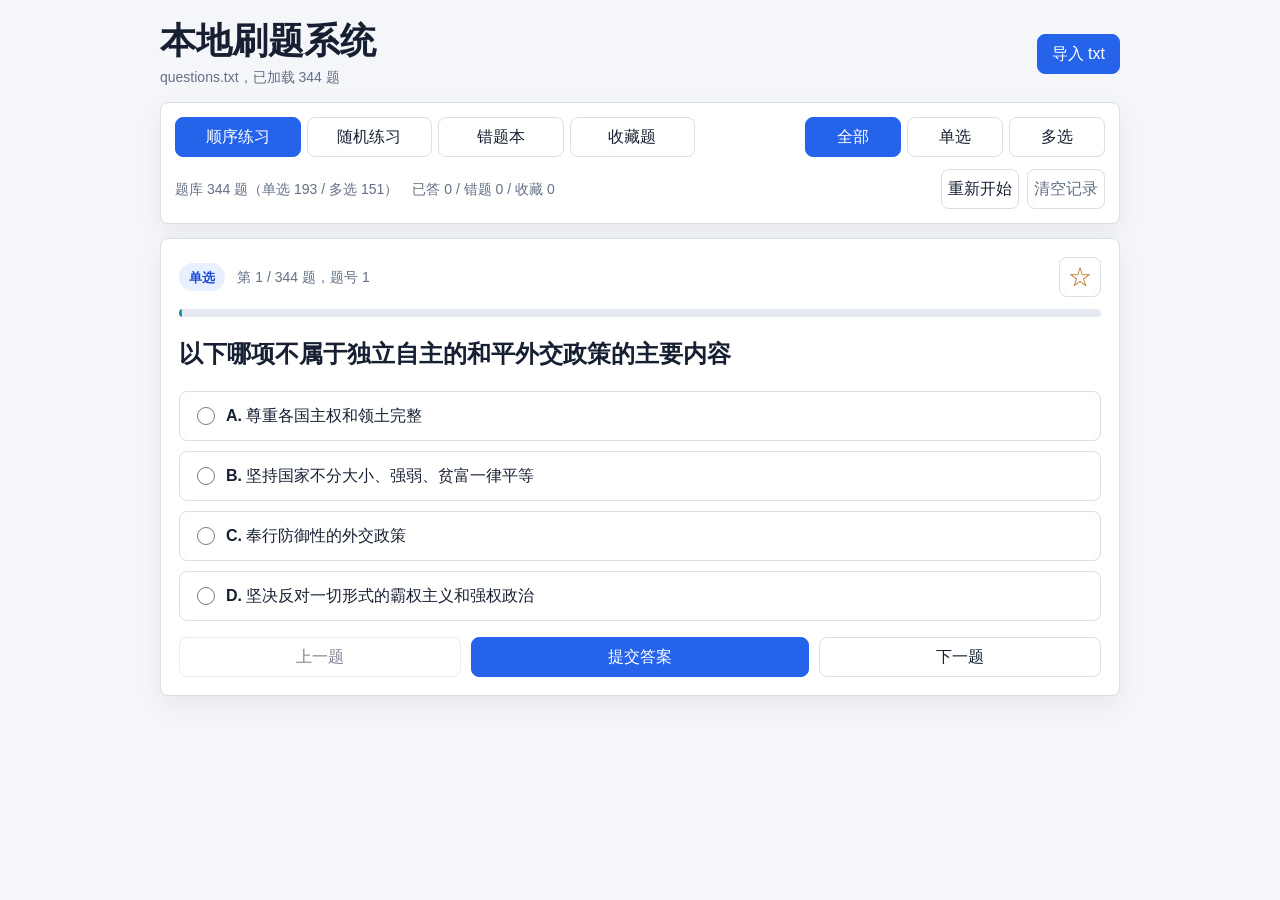
==== index.html @ 7bf6f7c2 "publish local quiz system" ====
<!doctype html>
<html lang="zh-CN">
<head>
  <meta charset="utf-8">
  <meta name="viewport" content="width=device-width, initial-scale=1">
  <title>本地刷题系统</title>
  <meta name="theme-color" content="#2563eb">
  <meta name="apple-mobile-web-app-capable" content="yes">
  <meta name="apple-mobile-web-app-title" content="刷题系统">
  <meta name="apple-mobile-web-app-status-bar-style" content="default">
  <link rel="manifest" href="manifest.webmanifest">
  <link rel="icon" href="icon.svg" type="image/svg+xml">
  <link rel="stylesheet" href="style.css">
</head>
<body>
  <main class="app-shell">
    <header class="app-header">
      <div>
        <h1>本地刷题系统</h1>
        <p id="bankStatus">正在读取 questions.txt...</p>
      </div>
      <label class="file-button">
        导入 txt
        <input id="fileInput" type="file" accept=".txt,text/plain">
      </label>
    </header>

    <section class="panel controls-panel" aria-label="练习控制">
      <div class="control-row">
        <div class="segmented" role="group" aria-label="练习模式">
          <button type="button" class="active" data-mode="sequence">顺序练习</button>
          <button type="button" data-mode="random">随机练习</button>
          <button type="button" data-mode="wrong">错题本</button>
          <button type="button" data-mode="favorite">收藏题</button>
        </div>
        <div class="segmented compact" role="group" aria-label="题型筛选">
          <button type="button" class="active" data-filter="all">全部</button>
          <button type="button" data-filter="single">单选</button>
          <button type="button" data-filter="multiple">多选</button>
        </div>
      </div>

      <div class="control-row secondary">
        <div class="stats">
          <span id="questionCount">题库 0 题</span>
          <span id="recordStats">已答 0 / 错题 0 / 收藏 0</span>
        </div>
        <div class="action-row">
          <button type="button" id="restartBtn">重新开始</button>
          <button type="button" id="clearRecordsBtn" class="muted">清空记录</button>
        </div>
      </div>
    </section>

    <section id="emptyPanel" class="panel empty-panel hidden">
      <h2>未加载题库</h2>
      <p id="emptyMessage">请选择 txt 题库文件。</p>
    </section>

    <section id="quizPanel" class="panel quiz-panel">
      <div class="quiz-topline">
        <div>
          <span id="typeBadge" class="badge">单选</span>
          <span id="progressText">0 / 0</span>
        </div>
        <button type="button" id="favoriteBtn" class="favorite-btn" title="收藏题" aria-label="收藏题">☆</button>
      </div>

      <div class="progress-track" aria-hidden="true">
        <div id="progressBar" class="progress-bar"></div>
      </div>

      <h2 id="questionTitle" class="question-title"></h2>
      <form id="optionsForm" class="options-form"></form>

      <div id="resultPanel" class="result-panel hidden"></div>

      <div class="nav-row">
        <button type="button" id="prevBtn">上一题</button>
        <button type="button" id="submitBtn" class="primary">提交答案</button>
        <button type="button" id="nextBtn">下一题</button>
      </div>
    </section>
  </main>

  <script src="app.js"></script>
  <script>
    if ("serviceWorker" in navigator && location.protocol.startsWith("http")) {
      window.addEventListener("load", function () {
        navigator.serviceWorker.register("sw.js").catch(function () {});
      });
    }
  </script>
</body>
</html>
---- style.css ----
:root {
  color-scheme: light;
  --bg: #f4f6f9;
  --panel: #ffffff;
  --text: #172033;
  --muted: #647086;
  --line: #d9dee8;
  --primary: #2563eb;
  --primary-dark: #1d4ed8;
  --success: #15803d;
  --danger: #b91c1c;
  --warning: #b7791f;
  --focus: rgba(37, 99, 235, 0.18);
}

* {
  box-sizing: border-box;
}

body {
  margin: 0;
  min-height: 100vh;
  background: var(--bg);
  color: var(--text);
  font-family: -apple-system, BlinkMacSystemFont, "Segoe UI", "Microsoft YaHei", sans-serif;
  line-height: 1.5;
}

button,
input {
  font: inherit;
}

button {
  min-height: 40px;
  border: 1px solid var(--line);
  border-radius: 8px;
  background: #fff;
  color: var(--text);
  cursor: pointer;
  transition: background 0.15s ease, border-color 0.15s ease, color 0.15s ease;
}

button:hover {
  border-color: var(--primary);
}

button:focus-visible,
label:focus-within {
  outline: 3px solid var(--focus);
  outline-offset: 2px;
}

button:disabled {
  cursor: not-allowed;
  opacity: 0.55;
}

.app-shell {
  width: min(960px, calc(100% - 24px));
  margin: 0 auto;
  padding: 20px 0 32px;
}

.app-header {
  display: flex;
  align-items: center;
  justify-content: space-between;
  gap: 16px;
  margin-bottom: 14px;
}

.app-header h1 {
  margin: 0;
  font-size: clamp(24px, 4vw, 36px);
  line-height: 1.15;
  letter-spacing: 0;
}

.app-header p {
  margin: 6px 0 0;
  color: var(--muted);
  font-size: 14px;
}

.panel {
  border: 1px solid var(--line);
  border-radius: 8px;
  background: var(--panel);
  box-shadow: 0 10px 26px rgba(17, 24, 39, 0.06);
}

.controls-panel {
  padding: 14px;
  margin-bottom: 14px;
}

.control-row {
  display: flex;
  align-items: center;
  justify-content: space-between;
  gap: 12px;
}

.control-row.secondary {
  margin-top: 12px;
}

.segmented {
  display: grid;
  grid-template-columns: repeat(4, minmax(0, 1fr));
  gap: 6px;
  width: min(100%, 520px);
}

.segmented.compact {
  grid-template-columns: repeat(3, minmax(0, 1fr));
  width: min(100%, 300px);
}

.segmented button {
  padding: 0 12px;
  white-space: nowrap;
}

.segmented button.active {
  border-color: var(--primary);
  background: var(--primary);
  color: #fff;
}

.file-button {
  display: inline-flex;
  align-items: center;
  justify-content: center;
  min-height: 40px;
  padding: 0 14px;
  border: 1px solid var(--primary);
  border-radius: 8px;
  background: var(--primary);
  color: #fff;
  cursor: pointer;
  white-space: nowrap;
}

.file-button input {
  display: none;
}

.stats {
  display: flex;
  flex-wrap: wrap;
  gap: 8px 14px;
  color: var(--muted);
  font-size: 14px;
}

.action-row {
  display: flex;
  gap: 8px;
  white-space: nowrap;
}

.muted {
  color: var(--muted);
}

.empty-panel {
  padding: 28px;
  margin-bottom: 14px;
  text-align: center;
}

.empty-panel h2 {
  margin: 0 0 8px;
  font-size: 22px;
}

.empty-panel p {
  margin: 0;
  color: var(--muted);
}

.quiz-panel {
  padding: 18px;
}

.quiz-topline {
  display: flex;
  align-items: center;
  justify-content: space-between;
  gap: 12px;
  margin-bottom: 12px;
}

.badge {
  display: inline-flex;
  align-items: center;
  min-height: 28px;
  padding: 0 10px;
  border-radius: 999px;
  background: #e8f0ff;
  color: #1d4ed8;
  font-size: 13px;
  font-weight: 700;
}

#progressText {
  margin-left: 8px;
  color: var(--muted);
  font-size: 14px;
}

.favorite-btn {
  width: 42px;
  min-width: 42px;
  padding: 0;
  font-size: 24px;
  line-height: 1;
  color: var(--warning);
}

.favorite-btn.active {
  border-color: #f59e0b;
  background: #fff7e6;
}

.progress-track {
  height: 8px;
  overflow: hidden;
  border-radius: 999px;
  background: #e5e9f0;
}

.progress-bar {
  width: 0%;
  height: 100%;
  background: linear-gradient(90deg, var(--primary), #10b981);
  transition: width 0.2s ease;
}

.question-title {
  margin: 18px 0;
  font-size: clamp(19px, 2.4vw, 24px);
  line-height: 1.55;
  letter-spacing: 0;
  white-space: pre-wrap;
}

.options-form {
  display: grid;
  gap: 10px;
}

.option-item {
  display: grid;
  grid-template-columns: 24px 1fr;
  gap: 10px;
  align-items: start;
  min-height: 48px;
  padding: 12px;
  border: 1px solid var(--line);
  border-radius: 8px;
  background: #fff;
  cursor: pointer;
}

.option-item:hover {
  border-color: var(--primary);
}

.option-item input {
  width: 18px;
  height: 18px;
  margin-top: 3px;
  accent-color: var(--primary);
}

.option-text {
  min-width: 0;
  overflow-wrap: anywhere;
  white-space: pre-wrap;
}

.option-key {
  font-weight: 700;
}

.option-item.correct {
  border-color: rgba(21, 128, 61, 0.45);
  background: #f0fdf4;
}

.option-item.wrong {
  border-color: rgba(185, 28, 28, 0.45);
  background: #fef2f2;
}

.result-panel {
  margin-top: 14px;
  padding: 12px;
  border-radius: 8px;
  border: 1px solid var(--line);
  background: #f8fafc;
}

.result-panel.correct {
  border-color: rgba(21, 128, 61, 0.35);
  background: #f0fdf4;
  color: var(--success);
}

.result-panel.wrong {
  border-color: rgba(185, 28, 28, 0.35);
  background: #fef2f2;
  color: var(--danger);
}

.result-panel p {
  margin: 4px 0;
}

.nav-row {
  display: grid;
  grid-template-columns: 1fr 1.2fr 1fr;
  gap: 10px;
  margin-top: 16px;
}

.primary {
  border-color: var(--primary);
  background: var(--primary);
  color: #fff;
}

.primary:hover {
  border-color: var(--primary-dark);
  background: var(--primary-dark);
}

.hidden {
  display: none !important;
}

@media (max-width: 720px) {
  .app-shell {
    width: min(100% - 16px, 960px);
    padding-top: 12px;
  }

  .app-header,
  .control-row,
  .control-row.secondary {
    align-items: stretch;
    flex-direction: column;
  }

  .segmented,
  .segmented.compact {
    width: 100%;
  }

  .stats,
  .action-row {
    width: 100%;
  }

  .action-row {
    display: grid;
    grid-template-columns: 1fr 1fr;
  }

  .nav-row {
    grid-template-columns: 1fr;
  }
}

@media (max-width: 430px) {
  .segmented {
    grid-template-columns: repeat(2, minmax(0, 1fr));
  }

  .segmented.compact {
    grid-template-columns: repeat(3, minmax(0, 1fr));
  }

  .controls-panel,
  .quiz-panel {
    padding: 12px;
  }
}
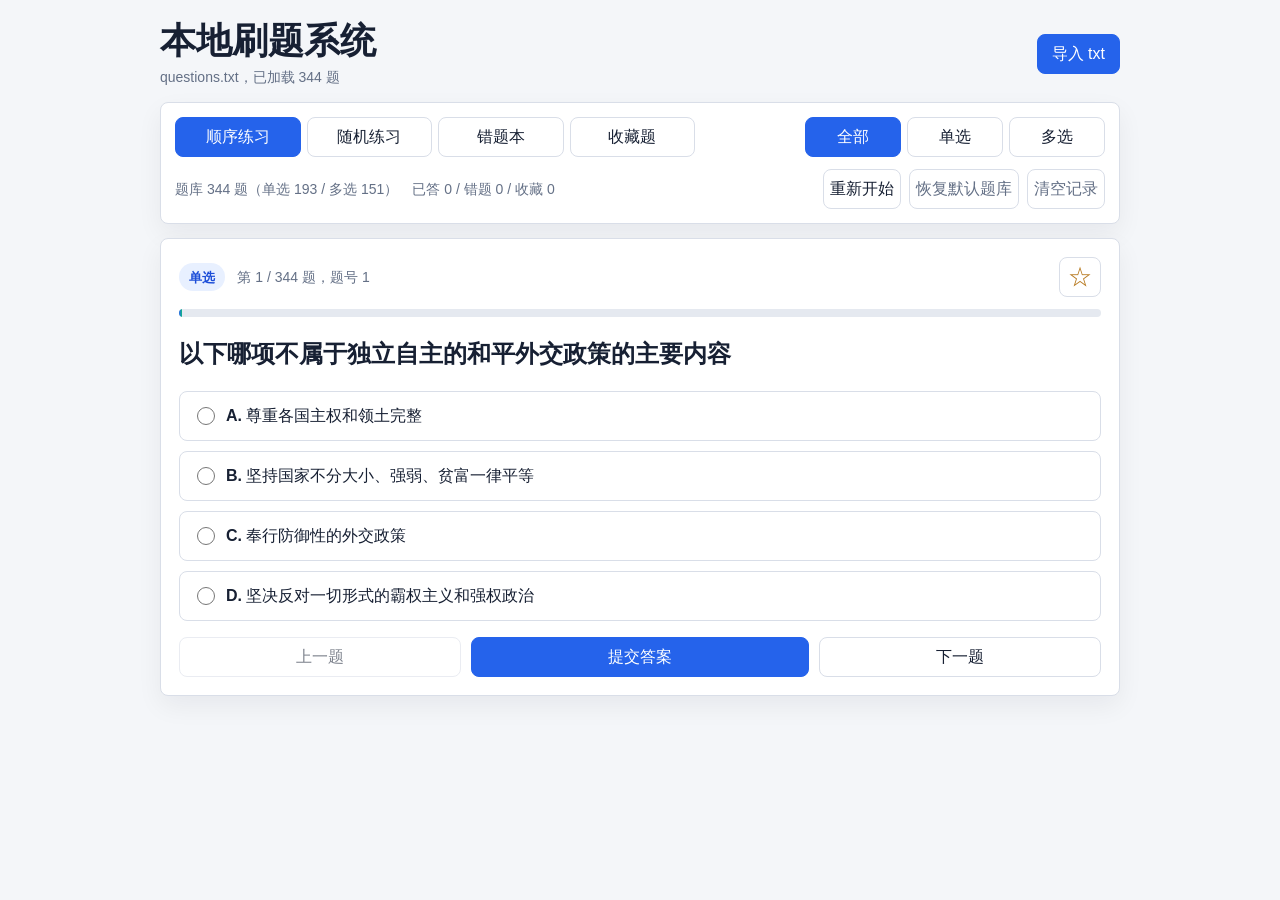
==== commit 3a41f176: "persist imported question banks" ====
--- a/index.html
+++ b/index.html
@@ -47,6 +47,7 @@
         </div>
         <div class="action-row">
           <button type="button" id="restartBtn">重新开始</button>
+          <button type="button" id="defaultBankBtn" class="muted">恢复默认题库</button>
           <button type="button" id="clearRecordsBtn" class="muted">清空记录</button>
         </div>
       </div>
--- a/style.css
+++ b/style.css
@@ -157,8 +157,9 @@
 
 .action-row {
   display: flex;
+  flex-wrap: wrap;
+  justify-content: flex-end;
   gap: 8px;
-  white-space: nowrap;
 }
 
 .muted {
@@ -367,7 +368,7 @@
 
   .action-row {
     display: grid;
-    grid-template-columns: 1fr 1fr;
+    grid-template-columns: repeat(auto-fit, minmax(120px, 1fr));
   }
 
   .nav-row {
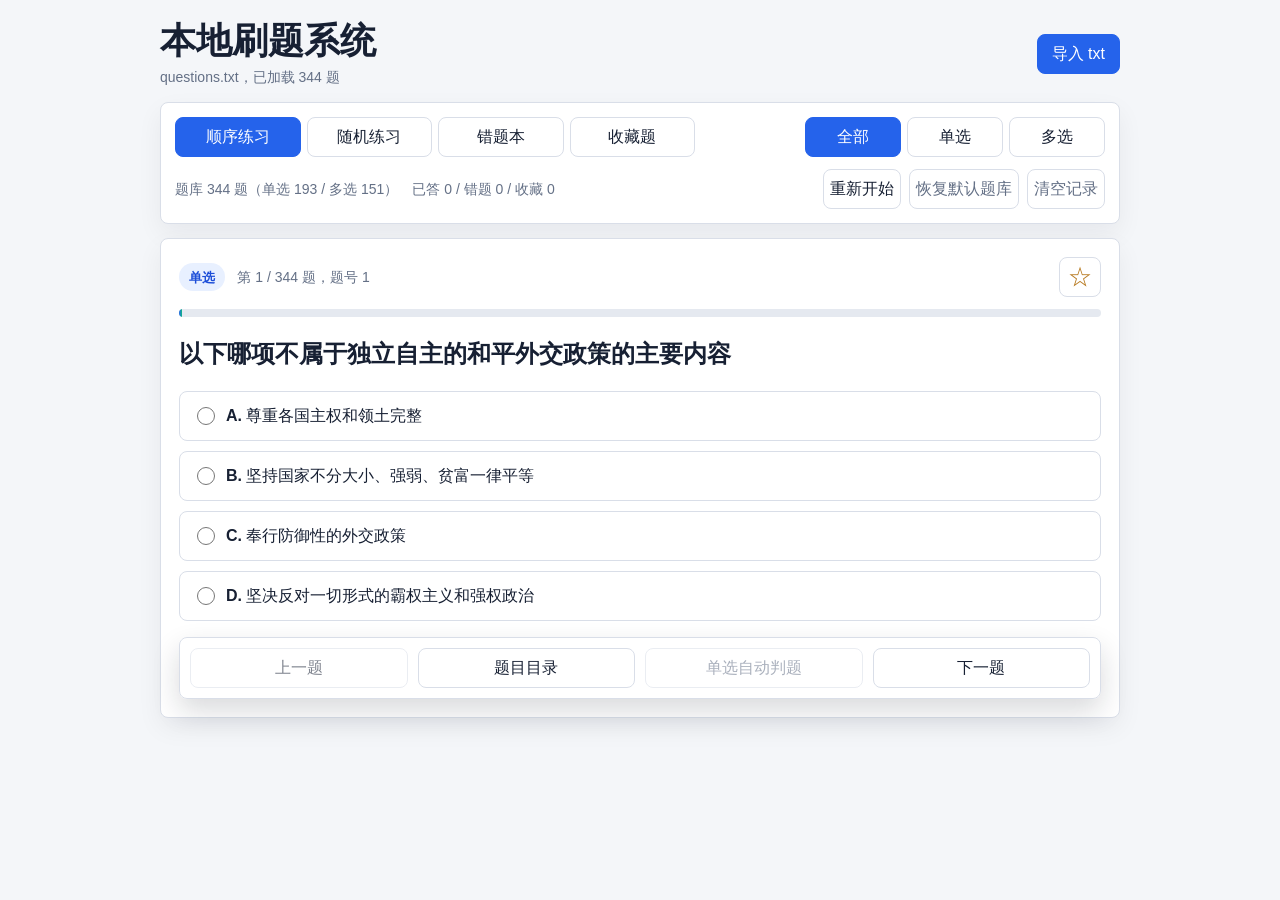
==== commit 41172eab: "improve quiz navigation and instant single choice feedback" ====
--- a/index.html
+++ b/index.html
@@ -78,11 +78,31 @@
 
       <div class="nav-row">
         <button type="button" id="prevBtn">上一题</button>
+        <button type="button" id="catalogBtn">题目目录</button>
         <button type="button" id="submitBtn" class="primary">提交答案</button>
         <button type="button" id="nextBtn">下一题</button>
       </div>
     </section>
   </main>
+
+  <div id="catalogOverlay" class="catalog-overlay hidden" role="dialog" aria-modal="true" aria-labelledby="catalogTitle">
+    <section class="catalog-panel">
+      <header class="catalog-header">
+        <div>
+          <h2 id="catalogTitle">题目目录</h2>
+          <p id="catalogSummary">0 题</p>
+        </div>
+        <button type="button" id="catalogCloseBtn" aria-label="关闭目录">关闭</button>
+      </header>
+      <div class="catalog-legend" aria-hidden="true">
+        <span><i class="legend-dot current"></i>当前</span>
+        <span><i class="legend-dot answered"></i>已答</span>
+        <span><i class="legend-dot wrong"></i>错题</span>
+        <span><i class="legend-dot favorite"></i>收藏</span>
+      </div>
+      <div id="catalogGrid" class="catalog-grid"></div>
+    </section>
+  </div>
 
   <script src="app.js"></script>
   <script>
--- a/style.css
+++ b/style.css
@@ -26,6 +26,10 @@
   line-height: 1.5;
 }
 
+body.modal-open {
+  overflow: hidden;
+}
+
 button,
 input {
   font: inherit;
@@ -59,7 +63,7 @@
 .app-shell {
   width: min(960px, calc(100% - 24px));
   margin: 0 auto;
-  padding: 20px 0 32px;
+  padding: 20px 0 92px;
 }
 
 .app-header {
@@ -323,9 +327,18 @@
 
 .nav-row {
   display: grid;
-  grid-template-columns: 1fr 1.2fr 1fr;
+  grid-template-columns: repeat(4, minmax(0, 1fr));
   gap: 10px;
   margin-top: 16px;
+  position: sticky;
+  bottom: 10px;
+  z-index: 20;
+  padding: 10px;
+  border: 1px solid var(--line);
+  border-radius: 8px;
+  background: rgba(255, 255, 255, 0.96);
+  box-shadow: 0 12px 28px rgba(17, 24, 39, 0.16);
+  backdrop-filter: blur(8px);
 }
 
 .primary {
@@ -341,6 +354,128 @@
 
 .hidden {
   display: none !important;
+}
+
+.catalog-overlay {
+  position: fixed;
+  inset: 0;
+  z-index: 60;
+  display: flex;
+  align-items: center;
+  justify-content: center;
+  padding: 16px;
+  background: rgba(15, 23, 42, 0.42);
+}
+
+.catalog-panel {
+  width: min(720px, 100%);
+  max-height: min(720px, calc(100vh - 32px));
+  display: flex;
+  flex-direction: column;
+  border: 1px solid var(--line);
+  border-radius: 8px;
+  background: #fff;
+  box-shadow: 0 24px 60px rgba(15, 23, 42, 0.24);
+}
+
+.catalog-header {
+  display: flex;
+  align-items: center;
+  justify-content: space-between;
+  gap: 12px;
+  padding: 14px;
+  border-bottom: 1px solid var(--line);
+}
+
+.catalog-header h2 {
+  margin: 0;
+  font-size: 20px;
+  letter-spacing: 0;
+}
+
+.catalog-header p {
+  margin: 3px 0 0;
+  color: var(--muted);
+  font-size: 14px;
+}
+
+.catalog-legend {
+  display: flex;
+  flex-wrap: wrap;
+  gap: 8px 14px;
+  padding: 10px 14px 0;
+  color: var(--muted);
+  font-size: 13px;
+}
+
+.catalog-legend span {
+  display: inline-flex;
+  align-items: center;
+  gap: 5px;
+}
+
+.legend-dot {
+  width: 9px;
+  height: 9px;
+  border-radius: 999px;
+  background: var(--line);
+}
+
+.legend-dot.current {
+  background: var(--primary);
+}
+
+.legend-dot.answered {
+  background: var(--success);
+}
+
+.legend-dot.wrong {
+  background: var(--danger);
+}
+
+.legend-dot.favorite {
+  background: var(--warning);
+}
+
+.catalog-grid {
+  display: grid;
+  grid-template-columns: repeat(auto-fill, minmax(44px, 1fr));
+  gap: 8px;
+  overflow: auto;
+  padding: 14px;
+}
+
+.catalog-item {
+  position: relative;
+  min-height: 42px;
+  padding: 0 6px;
+}
+
+.catalog-item.current {
+  border-color: var(--primary);
+  background: #e8f0ff;
+  color: var(--primary-dark);
+  font-weight: 700;
+}
+
+.catalog-item.answered:not(.current) {
+  border-color: rgba(21, 128, 61, 0.42);
+  background: #f0fdf4;
+}
+
+.catalog-item.wrong {
+  border-color: rgba(185, 28, 28, 0.45);
+  background: #fef2f2;
+  color: var(--danger);
+}
+
+.catalog-item.favorite::after {
+  content: "★";
+  position: absolute;
+  right: 3px;
+  top: 1px;
+  color: var(--warning);
+  font-size: 10px;
 }
 
 @media (max-width: 720px) {
@@ -372,7 +507,8 @@
   }
 
   .nav-row {
-    grid-template-columns: 1fr;
+    grid-template-columns: repeat(2, minmax(0, 1fr));
+    bottom: 8px;
   }
 }
 
@@ -389,4 +525,12 @@
   .quiz-panel {
     padding: 12px;
   }
-}
+
+  .catalog-overlay {
+    padding: 8px;
+  }
+
+  .catalog-panel {
+    max-height: calc(100vh - 16px);
+  }
+}
